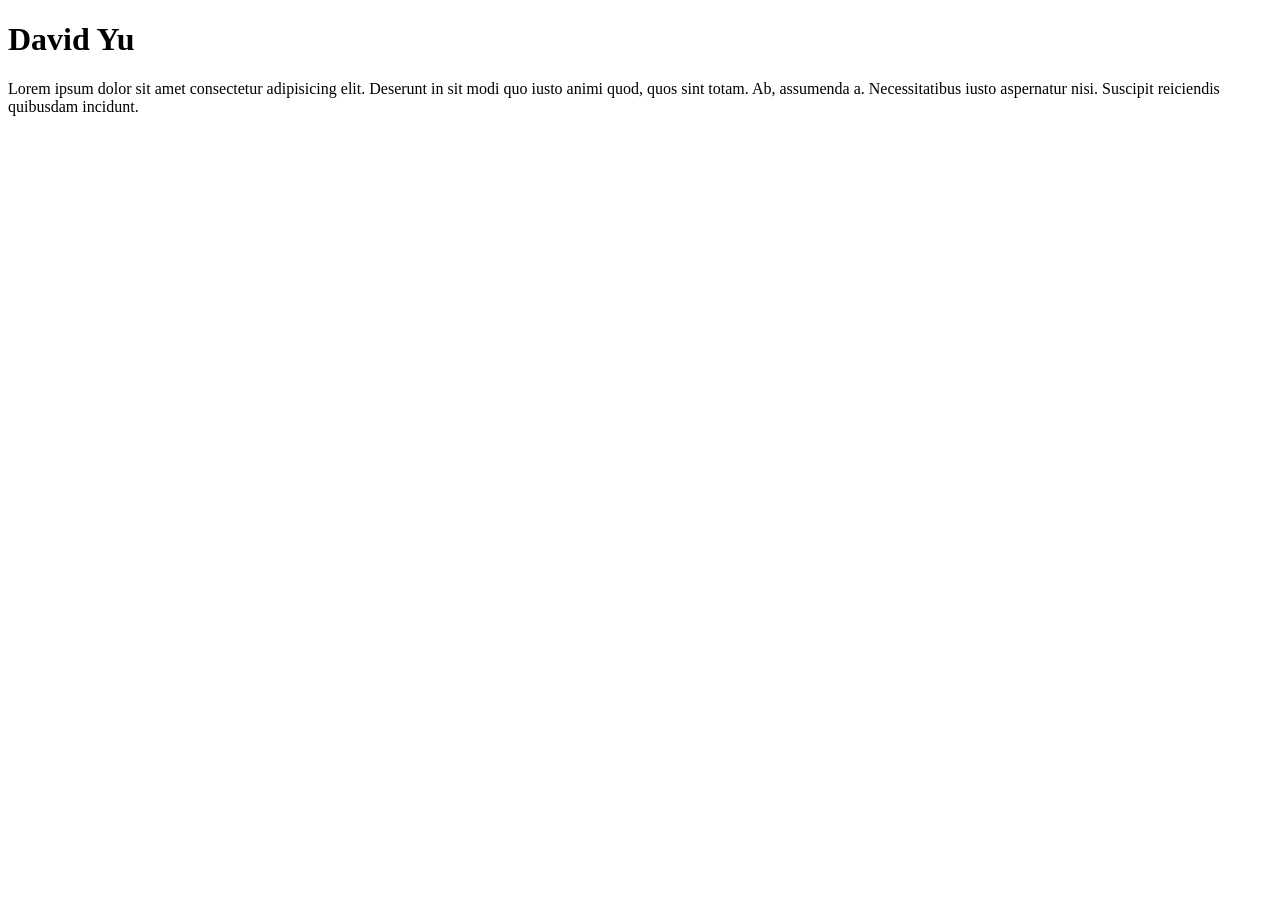
==== index.html @ e8af3c5b "yest" ====
<!DOCTYPE html>
<html lang="en">
<head>
    <meta charset="UTF-8">
    <meta name="viewport" content="width=device-width, initial-scale=1.0">
    <title>David_Yu: Personal site and prtfolio</title>
</head>
<body>
 <h1>
    David Yu
 </h1>   
 <p>
    Lorem ipsum dolor sit amet consectetur adipisicing elit. Deserunt in sit modi quo iusto animi quod, quos sint totam. Ab, assumenda a. Necessitatibus iusto aspernatur nisi. Suscipit reiciendis quibusdam incidunt.
 </p>
</body>
</html>
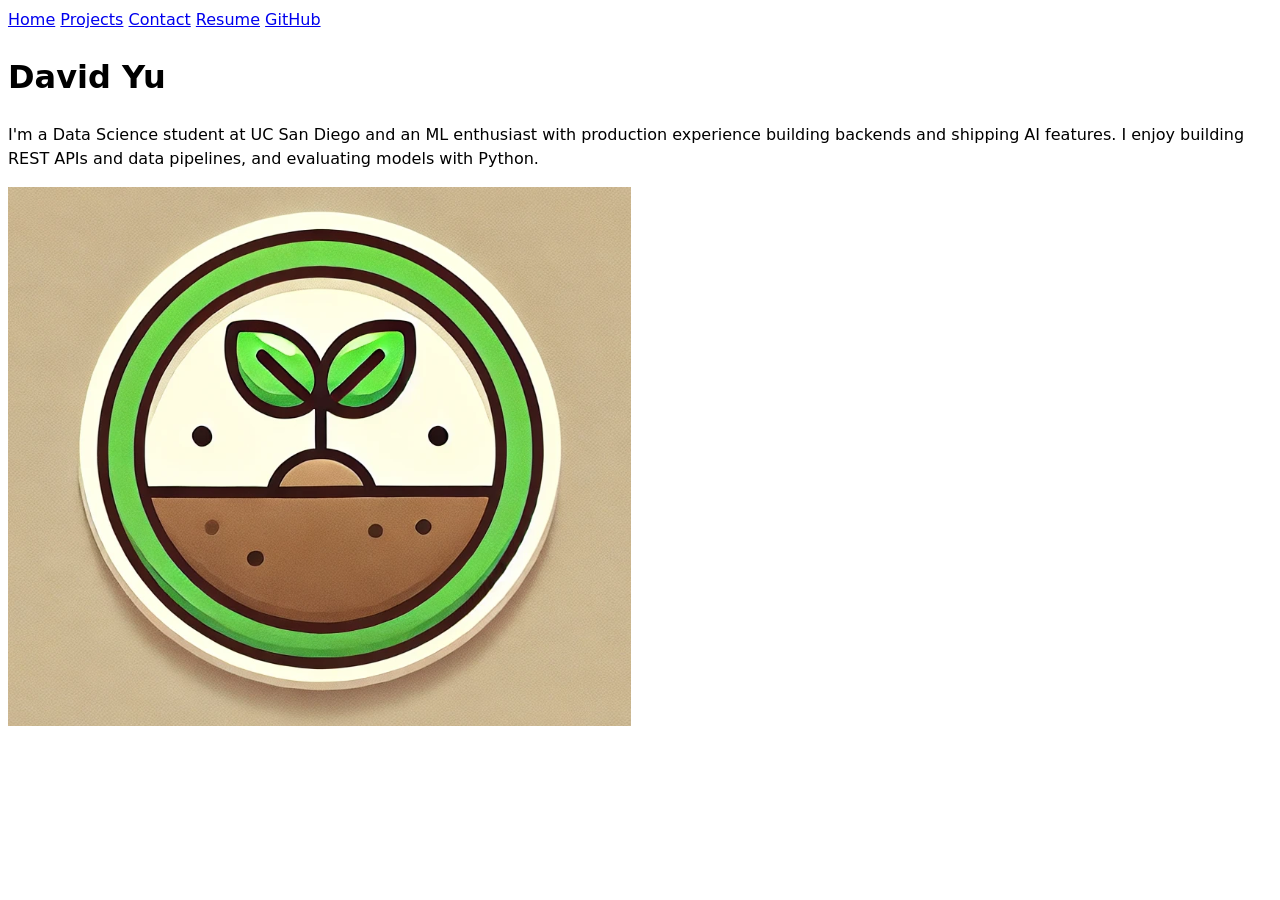
==== commit 9cb26d84: "yes" ====
--- a/index.html
+++ b/index.html
@@ -3,14 +3,25 @@
 <head>
     <meta charset="UTF-8">
     <meta name="viewport" content="width=device-width, initial-scale=1.0">
-    <title>David_Yu: Personal site and prtfolio</title>
+    <title>David Yu: Personal site and portfolio</title>
+    <link rel="stylesheet" href="style.css">
 </head>
 <body>
- <h1>
-    David Yu
- </h1>   
- <p>
-    Lorem ipsum dolor sit amet consectetur adipisicing elit. Deserunt in sit modi quo iusto animi quod, quos sint totam. Ab, assumenda a. Necessitatibus iusto aspernatur nisi. Suscipit reiciendis quibusdam incidunt.
- </p>
+    <nav>
+        <a href="./">Home</a>
+        <a href="projects/">Projects</a>
+        <a href="contact/">Contact</a>
+        <a href="resume/">Resume</a>
+        <a href="https://github.com/OppedRawen" target="_blank">GitHub</a>
+    </nav>
+
+    <h1>David Yu</h1>
+    <p>
+        I'm a Data Science student at UC San Diego and an ML enthusiast with production experience
+        building backends and shipping AI features. I enjoy building REST APIs and data pipelines,
+        and evaluating models with Python.
+    </p>
+
+    <img src="images/recycle.png" alt="A green recycling symbol made of three chasing arrows">
 </body>
-</html>+</html>
--- a/style.css
+++ b/style.css
@@ -0,0 +1,11 @@
+body {
+    /* Set line height to 1.5 times the font size
+       and use the OS's UI font as the website font
+     */
+    font: 100%/1.5 system-ui;
+}
+
+img {
+    max-width: 100%;
+    height: auto;
+}
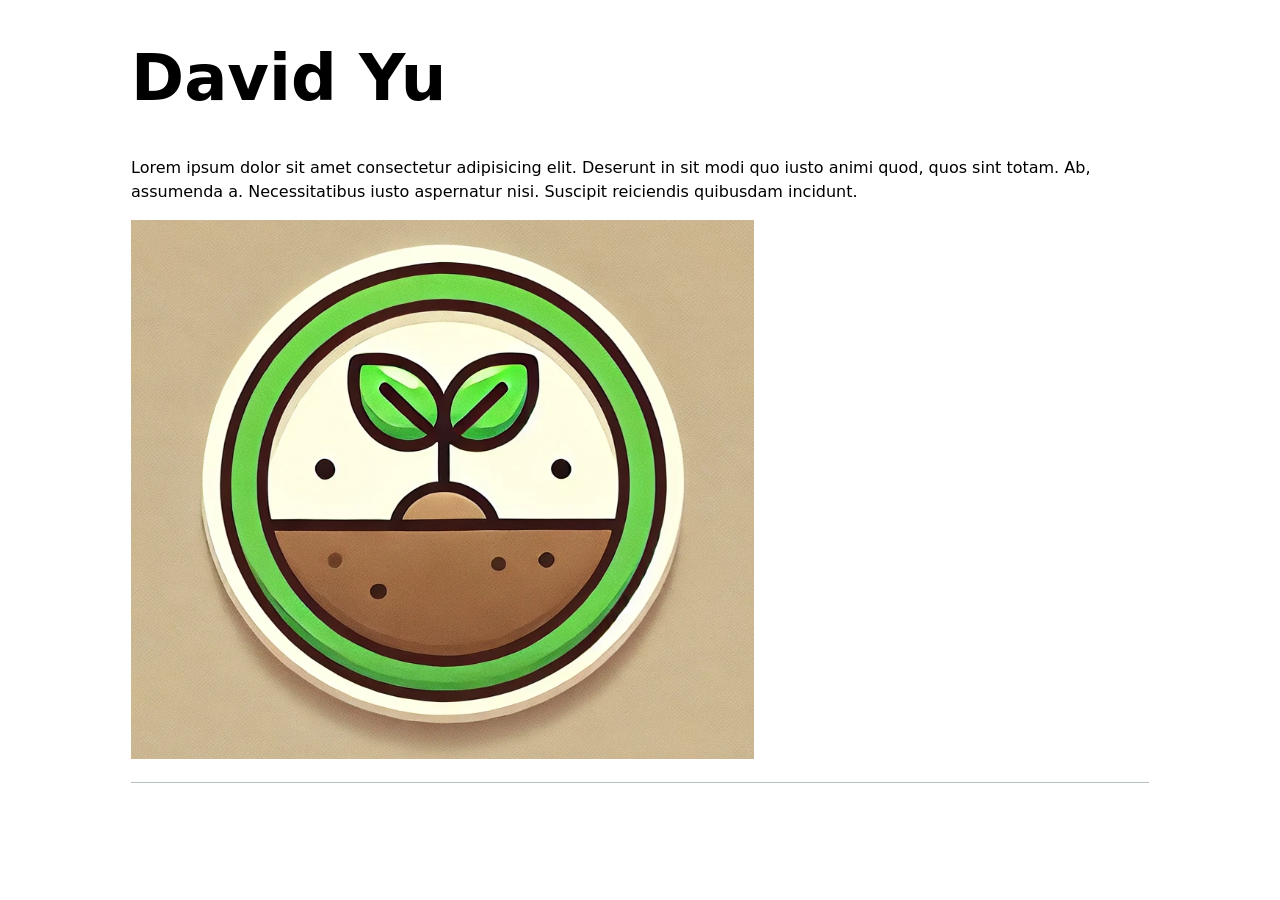
==== commit 1fb3ba9c: "lab2" ====
--- a/index.html
+++ b/index.html
@@ -1,27 +1,22 @@
 <!DOCTYPE html>
 <html lang="en">
 <head>
-    <meta charset="UTF-8">
+    <link rel="stylesheet" href="style.css">
+       <meta charset="UTF-8">
     <meta name="viewport" content="width=device-width, initial-scale=1.0">
-    <title>David Yu: Personal site and portfolio</title>
-    <link rel="stylesheet" href="style.css">
+    <title>David_Yu: Personal site and prtfolio</title>
 </head>
 <body>
+ <h1>
+    David Yu
+ </h1>   
+ <p>
+    Lorem ipsum dolor sit amet consectetur adipisicing elit. Deserunt in sit modi quo iusto animi quod, quos sint totam. Ab, assumenda a. Necessitatibus iusto aspernatur nisi. Suscipit reiciendis quibusdam incidunt.
+ </p>
+ 
+ <img src="images/recycle.png" alt="A symbol of a recylcing icon">
     <nav>
-        <a href="./">Home</a>
-        <a href="projects/">Projects</a>
-        <a href="contact/">Contact</a>
-        <a href="resume/">Resume</a>
-        <a href="https://github.com/OppedRawen" target="_blank">GitHub</a>
+        <a href="https://github.com/OppedRawen"></a>
     </nav>
-
-    <h1>David Yu</h1>
-    <p>
-        I'm a Data Science student at UC San Diego and an ML enthusiast with production experience
-        building backends and shipping AI features. I enjoy building REST APIs and data pipelines,
-        and evaluating models with Python.
-    </p>
-
-    <img src="images/recycle.png" alt="A green recycling symbol made of three chasing arrows">
 </body>
-</html>
+</html>
--- a/style.css
+++ b/style.css
@@ -1,11 +1,144 @@
+html {
+    --color-accent: oklch(65% 50% 0);
+    accent-color: var(--color-accent);
+}
+
 body {
-    /* Set line height to 1.5 times the font size
-       and use the OS's UI font as the website font
-     */
+  
     font: 100%/1.5 system-ui;
+    
+    max-width: 100ch;
+    margin-inline: max(1em, (100% - 100ch) / 2);
 }
 
 img {
     max-width: 100%;
     height: auto;
 }
+
+h1, h2, h3, h4, h5, h6 {
+    line-height: 1.1;
+    text-wrap: balance;
+}
+
+h1 {
+    font-size: 400%;
+}
+
+nav {
+    --border-color: oklch(80% 3% 200);
+    display: flex;
+    margin-bottom: 1em;
+    border-bottom: 1px solid var(--border-color);
+
+    a {
+        flex: 1;
+        text-decoration: none;
+        color: inherit;
+        text-align: center;
+        padding: 0.5em;
+
+        &.current {
+            border-bottom: 0.4em solid var(--border-color);
+            padding-bottom: 0.1em;
+        }
+
+        &:hover {
+            border-bottom: 0.4em solid var(--color-accent);
+            padding-bottom: 0.1em;
+            background-color: oklch(from var(--color-accent) 95% 5% h);
+        }
+    }
+}
+
+input, textarea, button {
+    font: inherit;
+}
+
+form {
+    display: grid;
+    grid-template-columns: auto 1fr;
+    gap: 1em;
+
+    label {
+        display: grid;
+        grid-template-columns: subgrid;
+    }
+
+    label, button {
+        grid-column: 1 / -1;
+    }
+}
+
+.projects {
+    display: grid;
+    grid-template-columns: repeat(auto-fill, minmax(15em, 1fr));
+    gap: 1em;
+
+    article {
+        display: grid;
+        grid-template-rows: subgrid;
+        grid-row: span 3;
+        gap: 1em;
+
+        h2 {
+            margin: 0;
+        }
+    }
+}
+
+.resume {
+    section {
+        margin-block: 2em;
+    }
+
+    h2 {
+        margin-block: 0 1em;
+        padding-bottom: 0.3em;
+        border-bottom: 1px solid oklch(80% 3% 200);
+        color: var(--color-accent);
+        font-size: 110%;
+        text-transform: uppercase;
+        letter-spacing: 0.08em;
+    }
+
+    article {
+        margin-block: 1.5em;
+    }
+
+    article header {
+        display: flex;
+        flex-wrap: wrap;
+        align-items: baseline;
+        gap: 0 1em;
+
+        h3 {
+            margin: 0;
+            flex: 1 1 100%;
+        }
+
+        p {
+            margin: 0;
+            font-style: italic;
+        }
+
+        p:last-child {
+            margin-left: auto;
+            font-style: normal;
+            color: oklch(50% 3% 200);
+        }
+    }
+
+    ul {
+        margin-block: 0.5em;
+        padding-left: 1.2em;
+    }
+
+    li::marker {
+        color: var(--color-accent);
+    }
+
+    section a {
+        color: var(--color-accent);
+    }
+}
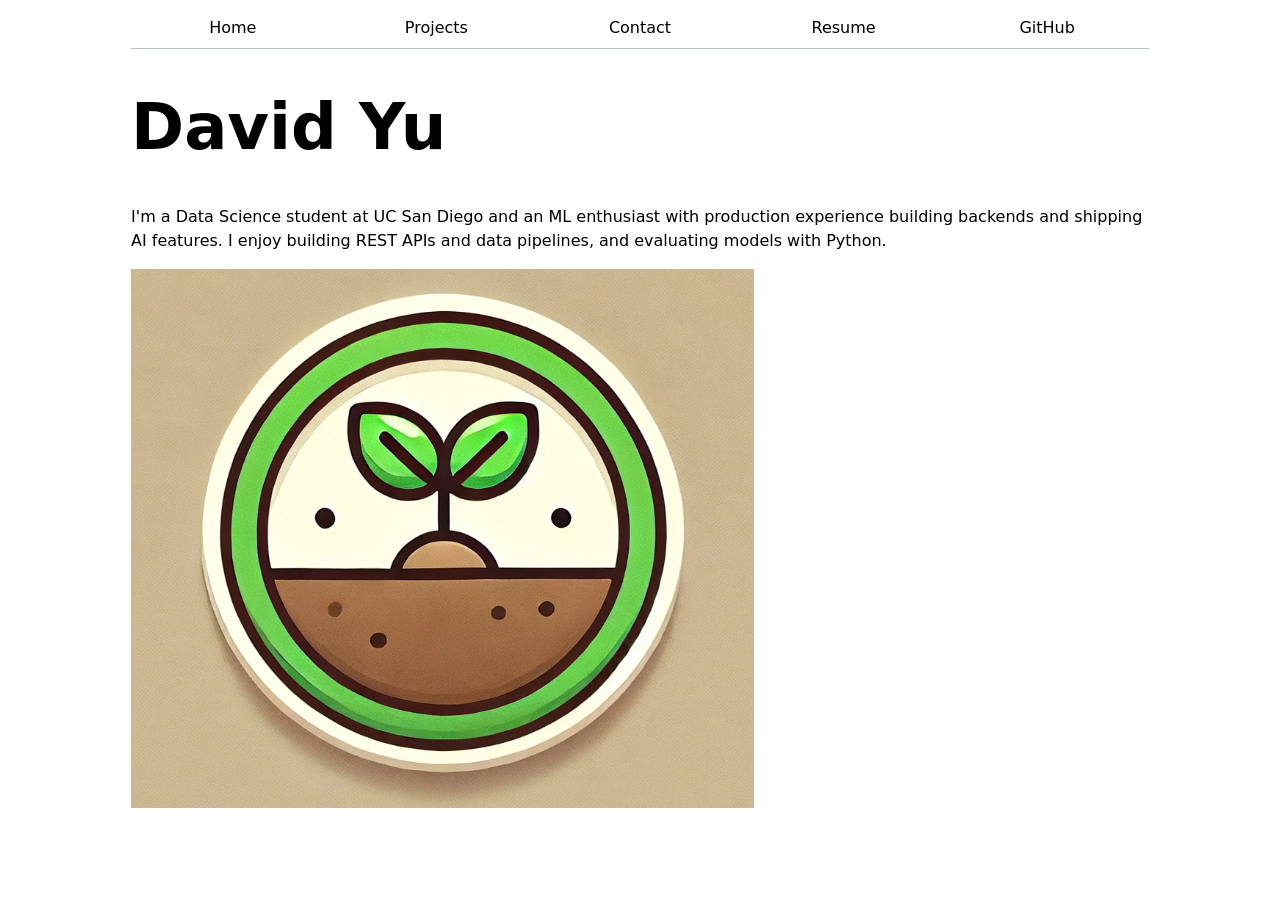
==== commit d85ea6e4: "fix home page nav" ====
--- a/index.html
+++ b/index.html
@@ -1,22 +1,27 @@
 <!DOCTYPE html>
 <html lang="en">
 <head>
+    <meta charset="UTF-8">
+    <meta name="viewport" content="width=device-width, initial-scale=1.0">
+    <title>David Yu: Personal site and portfolio</title>
     <link rel="stylesheet" href="style.css">
-       <meta charset="UTF-8">
-    <meta name="viewport" content="width=device-width, initial-scale=1.0">
-    <title>David_Yu: Personal site and prtfolio</title>
 </head>
 <body>
- <h1>
-    David Yu
- </h1>   
- <p>
-    Lorem ipsum dolor sit amet consectetur adipisicing elit. Deserunt in sit modi quo iusto animi quod, quos sint totam. Ab, assumenda a. Necessitatibus iusto aspernatur nisi. Suscipit reiciendis quibusdam incidunt.
- </p>
- 
- <img src="images/recycle.png" alt="A symbol of a recylcing icon">
     <nav>
-        <a href="https://github.com/OppedRawen"></a>
+        <a href="./">Home</a>
+        <a href="projects/">Projects</a>
+        <a href="contact/">Contact</a>
+        <a href="resume/">Resume</a>
+        <a href="https://github.com/OppedRawen" target="_blank">GitHub</a>
     </nav>
+
+    <h1>David Yu</h1>
+    <p>
+        I'm a Data Science student at UC San Diego and an ML enthusiast with production experience
+        building backends and shipping AI features. I enjoy building REST APIs and data pipelines,
+        and evaluating models with Python.
+    </p>
+
+    <img src="images/recycle.png" alt="A green recycling symbol made of three chasing arrows">
 </body>
-</html>+</html>
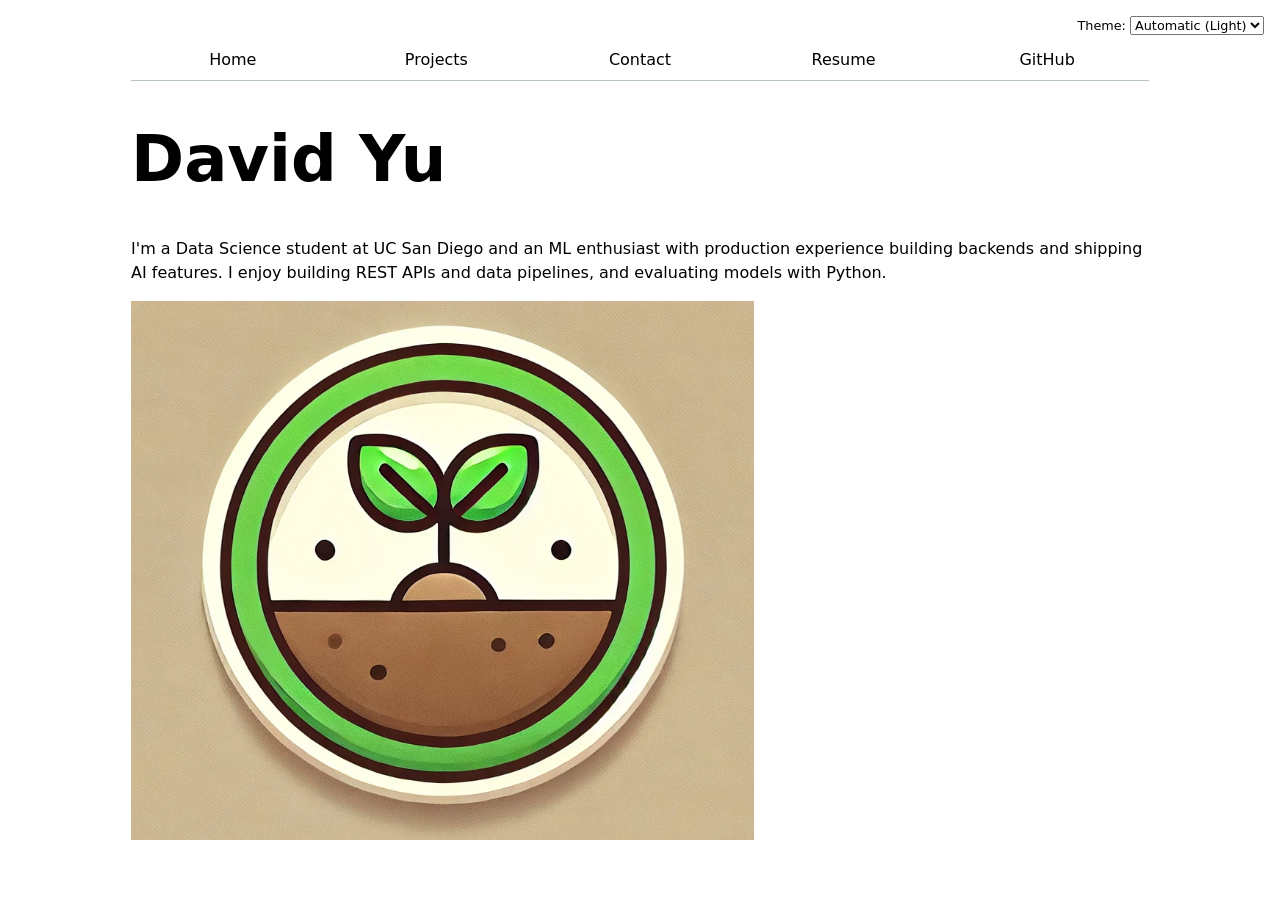
==== commit c103a688: "lab 3 submission" ====
--- a/index.html
+++ b/index.html
@@ -5,16 +5,9 @@
     <meta name="viewport" content="width=device-width, initial-scale=1.0">
     <title>David Yu: Personal site and portfolio</title>
     <link rel="stylesheet" href="style.css">
+    <script type="module" src="global.js"></script>
 </head>
 <body>
-    <nav>
-        <a href="./">Home</a>
-        <a href="projects/">Projects</a>
-        <a href="contact/">Contact</a>
-        <a href="resume/">Resume</a>
-        <a href="https://github.com/OppedRawen" target="_blank">GitHub</a>
-    </nav>
-
     <h1>David Yu</h1>
     <p>
         I'm a Data Science student at UC San Diego and an ML enthusiast with production experience
--- a/style.css
+++ b/style.css
@@ -1,6 +1,7 @@
 html {
     --color-accent: oklch(65% 50% 0);
     accent-color: var(--color-accent);
+    color-scheme: light dark;
 }
 
 body {
@@ -26,9 +27,10 @@
 }
 
 nav {
-    --border-color: oklch(80% 3% 200);
+    --border-color: oklch(50% 10% 200 / 40%);
     display: flex;
-    margin-bottom: 1em;
+    /* top margin leaves room for the theme switcher above the nav */
+    margin-block: 2.5rem 1em;
     border-bottom: 1px solid var(--border-color);
 
     a {
@@ -46,12 +48,12 @@
         &:hover {
             border-bottom: 0.4em solid var(--color-accent);
             padding-bottom: 0.1em;
-            background-color: oklch(from var(--color-accent) 95% 5% h);
+            background-color: color-mix(in oklch, var(--color-accent), canvas 85%);
         }
     }
 }
 
-input, textarea, button {
+input, textarea, button, select {
     font: inherit;
 }
 
@@ -95,7 +97,7 @@
     h2 {
         margin-block: 0 1em;
         padding-bottom: 0.3em;
-        border-bottom: 1px solid oklch(80% 3% 200);
+        border-bottom: 1px solid oklch(50% 10% 200 / 40%);
         color: var(--color-accent);
         font-size: 110%;
         text-transform: uppercase;
@@ -142,3 +144,11 @@
         color: var(--color-accent);
     }
 }
+
+/* Lab 3 Step 4.3: theme switcher in the top right corner */
+.color-scheme {
+    position: absolute;
+    top: 1rem;
+    right: 1rem;
+    font-size: 80%;
+}
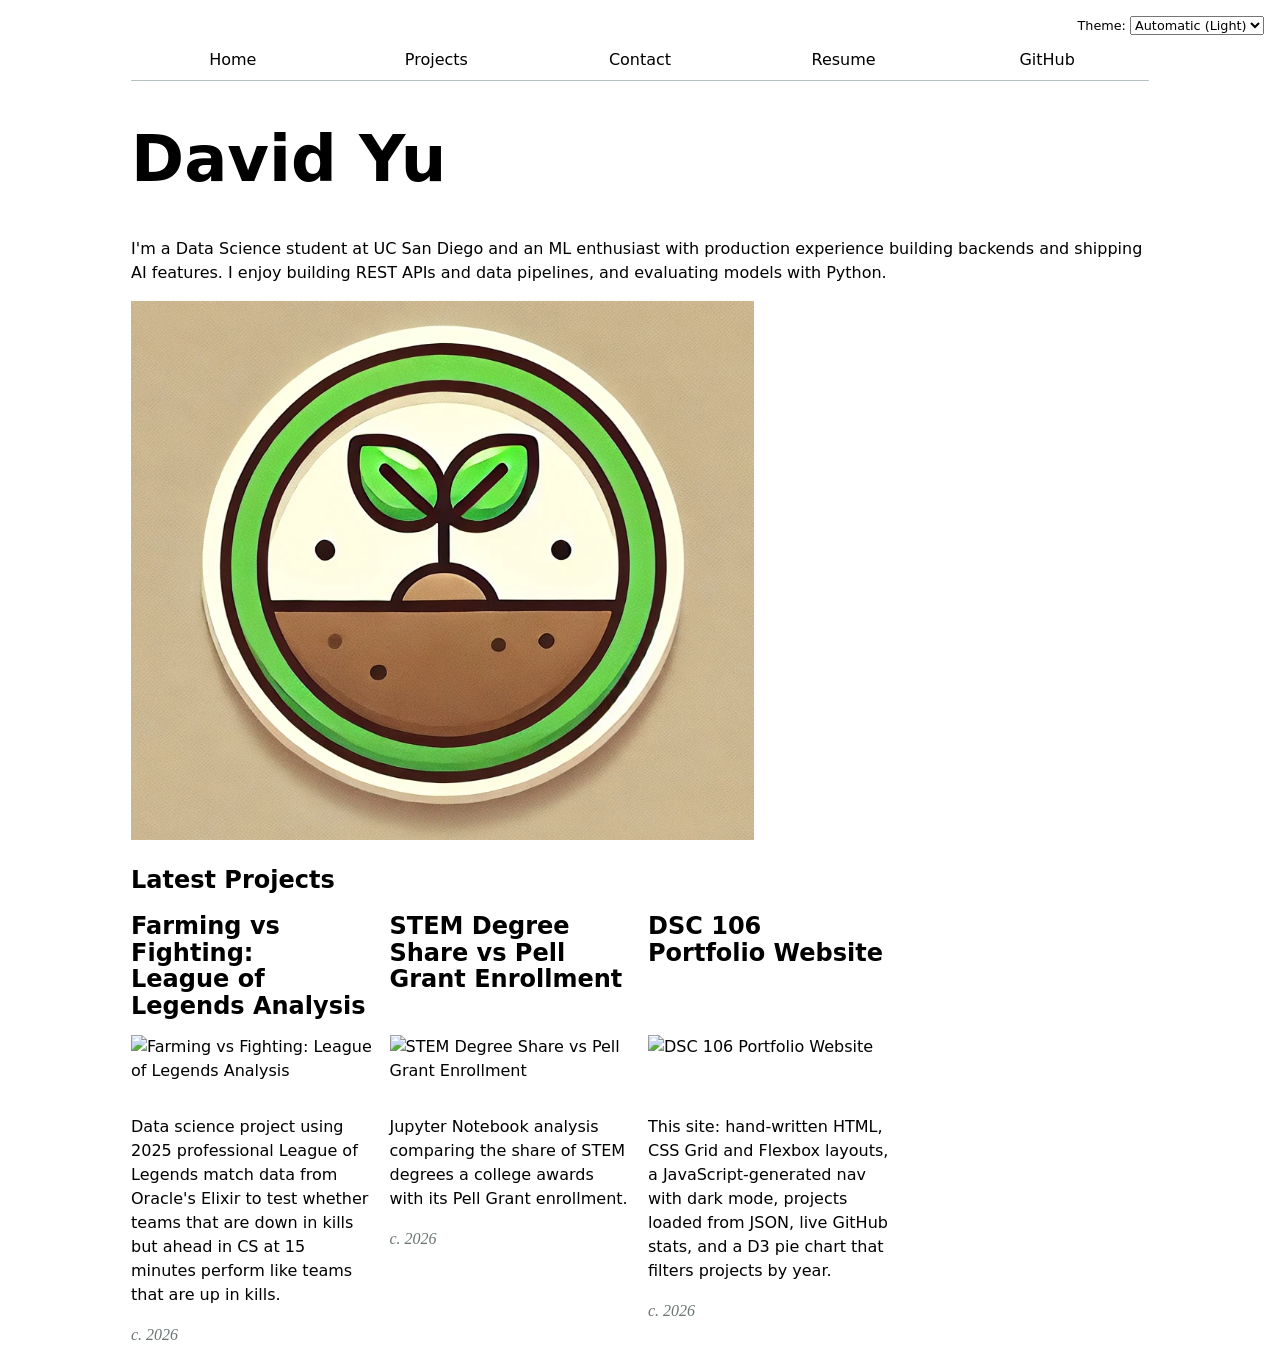
==== commit a6d1ff3b: "lab5" ====
--- a/index.html
+++ b/index.html
@@ -6,6 +6,7 @@
     <title>David Yu: Personal site and portfolio</title>
     <link rel="stylesheet" href="style.css">
     <script type="module" src="global.js"></script>
+    <script type="module" src="index.js"></script>
 </head>
 <body>
     <h1>David Yu</h1>
@@ -16,5 +17,14 @@
     </p>
 
     <img src="images/recycle.png" alt="A green recycling symbol made of three chasing arrows">
+
+    <!-- Lab 4 Step 3: filled in by index.js from the GitHub API -->
+    <div id="profile-stats"></div>
+
+    <!-- Lab 4 Step 2.2: filled in by index.js from lib/projects.json -->
+    <h2>Latest Projects</h2>
+    <div class="projects">
+        <!-- Dynamically added content will appear here -->
+    </div>
 </body>
 </html>
--- a/style.css
+++ b/style.css
@@ -23,7 +23,8 @@
 }
 
 h1 {
-    font-size: 400%;
+    /* 400% on desktop, shrinks on phones so long titles like "12 Projects" fit */
+    font-size: min(400%, 13vw);
 }
 
 nav {
@@ -152,3 +153,110 @@
     right: 1rem;
     font-size: 80%;
 }
+
+/* Lab 4 Step 3: GitHub stats as a four-column grid, labels above values */
+#profile-stats dl {
+    display: grid;
+    grid-template-columns: repeat(4, 1fr);
+    text-align: center;
+
+    dt {
+        grid-row: 1;
+        font-size: 80%;
+        text-transform: uppercase;
+        color: oklch(55% 3% 200);
+    }
+
+    dd {
+        grid-row: 2;
+        margin: 0;
+        font-size: 200%;
+        font-weight: bold;
+    }
+}
+
+/* Lab 5 Step 0.1: project year under the description */
+.project-year {
+    font-family: Baskerville, serif;
+    font-variant-numeric: oldstyle-nums;
+    font-style: italic;
+    color: oklch(55% 3% 200);
+}
+
+/* Lab 5 Step 2.3: pie chart and legend side by side, stacking on narrow screens */
+.container {
+    display: flex;
+    flex-wrap: wrap;
+    align-items: center;
+    gap: 2em;
+    margin-block: 2em;
+}
+
+/* Lab 5 Step 1.1: pie chart size */
+#projects-pie-plot {
+    flex: 0 1 15em;
+    max-width: 20em;
+    overflow: visible;
+
+    /* Lab 5 Step 5.1: fade the other wedges while one is hovered */
+    &:has(path:hover) {
+        path:not(:hover) {
+            opacity: 0.5;
+        }
+    }
+
+    path {
+        transition: 300ms;
+        /* Lab 5 Step 5.2: wedges are clickable */
+        cursor: pointer;
+    }
+}
+
+/* Lab 5 Step 2.2: legend layout */
+.legend {
+    flex: 1;
+    min-width: 12em;
+    display: grid;
+    grid-template-columns: repeat(auto-fill, minmax(9em, 1fr));
+    gap: 1em;
+    margin: 0;
+    padding: 1em;
+    list-style: none;
+    border: 1px solid oklch(50% 10% 200 / 40%);
+    border-radius: 0.5em;
+}
+
+.legend-item {
+    display: flex;
+    align-items: center;
+    /* smaller than the legend gap, for proximity */
+    gap: 0.5em;
+    cursor: pointer;
+}
+
+/* Lab 5 Step 2.2: make the swatch look like a swatch */
+.swatch {
+    display: inline-block;
+    width: 1em;
+    aspect-ratio: 1 / 1;
+    border-radius: 50%;
+    background-color: var(--color);
+}
+
+/* Lab 5 Step 5.2: selected wedge and legend item */
+.selected {
+    /* dark indigo: distinct from every Tableau10 wedge color (the lab's pink matched one) */
+    --color: oklch(35% 0.15 280) !important;
+
+    &:is(path) {
+        fill: var(--color);
+    }
+}
+
+/* Lab 5 Step 4.1: search bar */
+.searchBar {
+    width: 100%;
+    box-sizing: border-box;
+    padding: 0.5em;
+    margin-bottom: 1.5em;
+}
